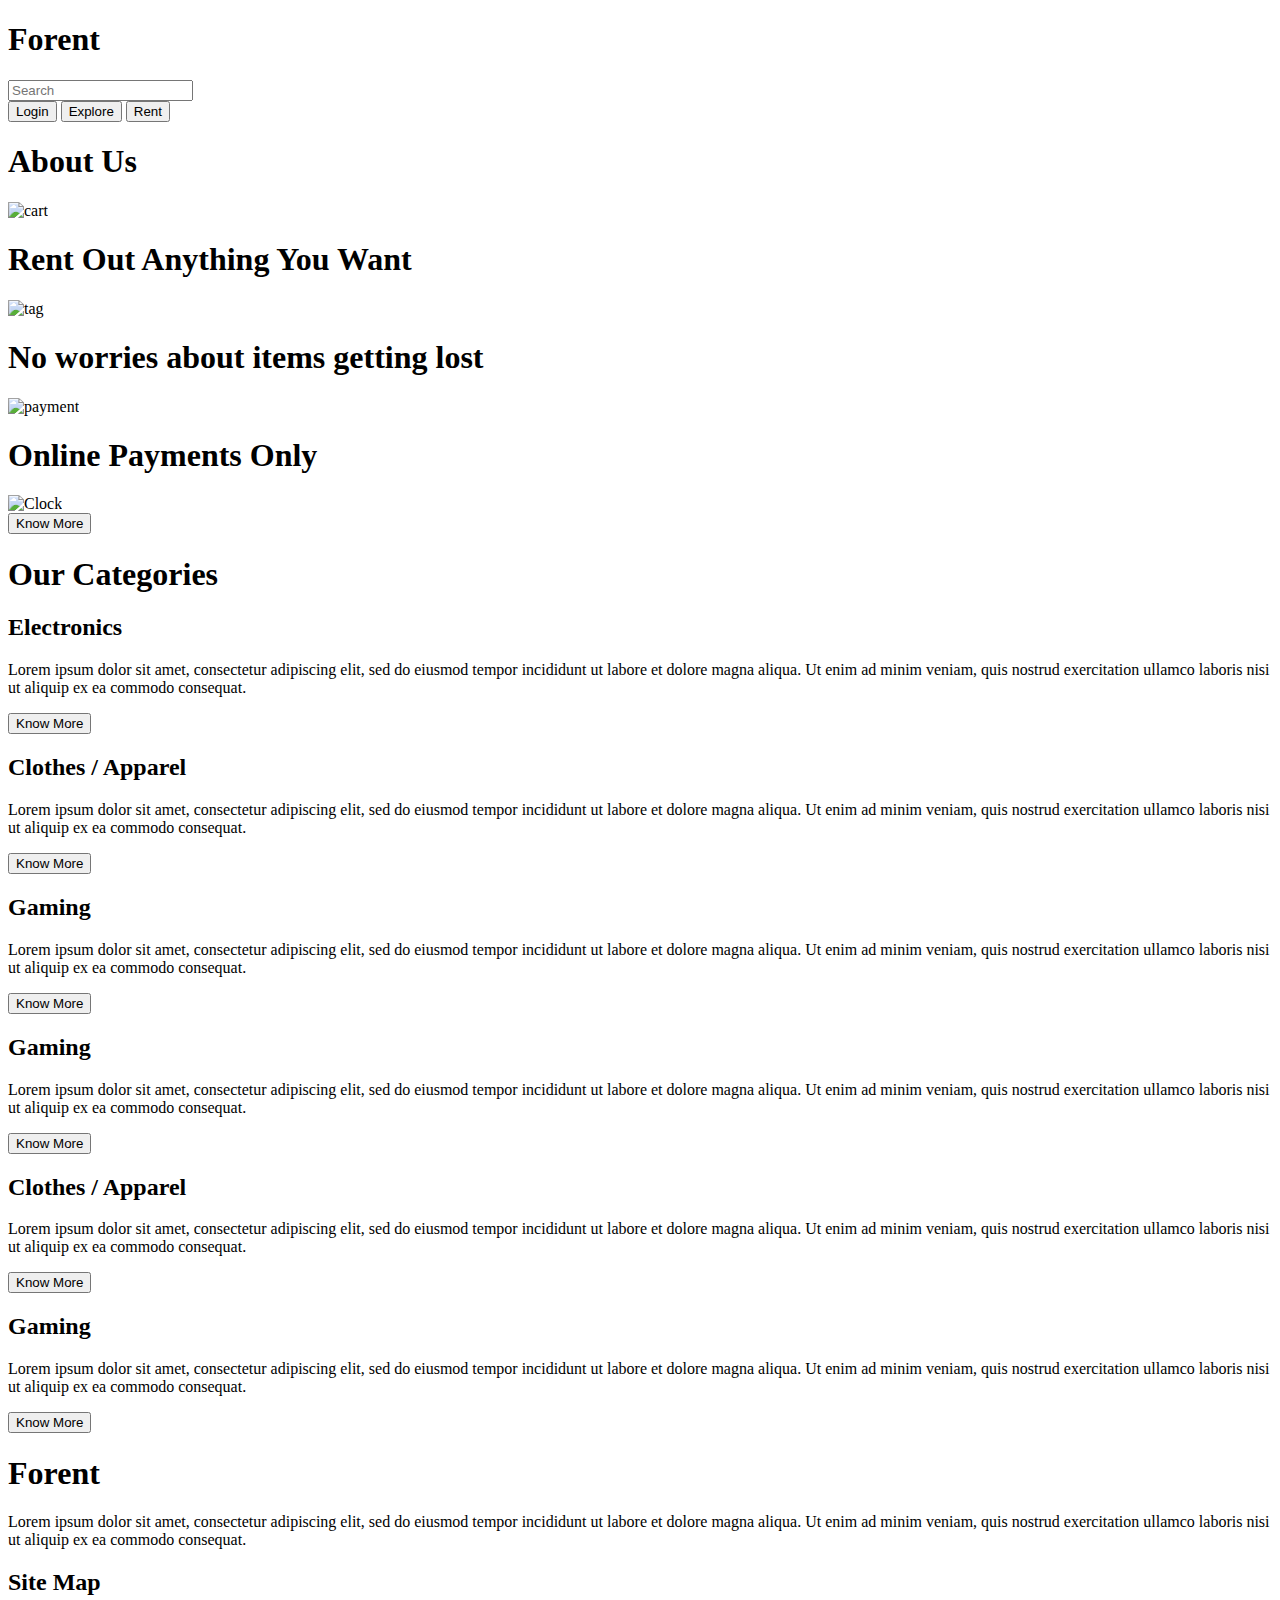
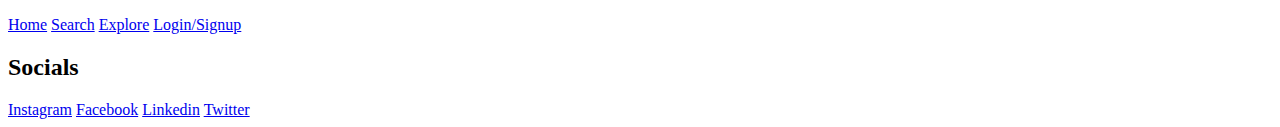
==== index.html @ 40cb3b88 "final submit" ====
<!DOCTYPE html>
<html lang="en">
<head>
  <meta charset="UTF-8">
  <meta name="viewport" content="width=device-width, initial-scale=1.0">
  <link rel="stylesheet" href="../style.css">
  <link rel="preconnect" href="https://fonts.googleapis.com">
<link rel="preconnect" href="https://fonts.gstatic.com" crossorigin>
<link href="https://fonts.googleapis.com/css2?family=Poppins:wght@300&display=swap" rel="stylesheet">
</head>
<body>
  <!-- header -->
  <div class="first-section">
  <header class="header">
    <div class="logo"><h1>Forent</h1></div>
    <div class="search">
      <input type="text" id="search" placeholder="Search">   
    </div>
    <div class="buttons">
      <button>Login</button>
      <button>Explore</button>
      <button>Rent</button>
    </div>
  </header>
  </div>

  <!-- About us -->
  <div class="second-section">
  <h1>About Us</h1> 
  <section class="about-us">
    <section class="left-section">
      <div class="tagline cart">
        <img src="./Images/cart.png" alt="cart" />
        <h1>Rent Out Anything You Want</h1>
      </div>
      <div class="tagline tag">
        <img src="./Images/tag.png" alt="tag" />
        <h1>No worries about items getting lost</h1>
      </div>
      <div class="tagline payment">
        <img src="./Images/payment.png" alt="payment" />
       <h1>Online Payments Only </h1>
      </div>
    </section>

   <section class="right-section">
     <div class="tagline clock">
       <img src="./Images/clock.png" id="clock" alt="Clock" />
     </div>
     <div>
      <button class="tagline know-more">Know More</button>
      </div>
    </section>
  </section>
  </div>

  <!-- Our Categories -->
  <h1>Our Categories</h1>
  <div class="category">
      
      <div class="item electronic">
        <div>
          <h2>Electronics</h2>
          <p>Lorem ipsum dolor sit amet, consectetur adipiscing elit, sed do eiusmod tempor incididunt ut labore et dolore magna aliqua. Ut enim ad minim veniam, quis nostrud exercitation ullamco laboris nisi ut aliquip ex ea commodo consequat.</p>
          <button>Know More</button>
        </div>
      </div>
      <div class="item clothing">
        <div>
          <h2>Clothes / Apparel</h2>
          <p>Lorem ipsum dolor sit amet, consectetur adipiscing elit, sed do eiusmod tempor incididunt ut labore et dolore magna aliqua. Ut enim ad minim veniam, quis nostrud exercitation ullamco laboris nisi ut aliquip ex ea commodo consequat.</p>
          <button>Know More</button>
        </div>
      </div>
      <div class="item gaming">
        <div>
          <h2>Gaming</h2>
          <p>Lorem ipsum dolor sit amet, consectetur adipiscing elit, sed do eiusmod tempor incididunt ut labore et dolore magna aliqua. Ut enim ad minim veniam, quis nostrud exercitation ullamco laboris nisi ut aliquip ex ea commodo consequat.</p>
          <button>Know More</button>
        </div>
      </div>
      <div class="item gaming">
        <div>
          <h2>Gaming</h2>
          <p>Lorem ipsum dolor sit amet, consectetur adipiscing elit, sed do eiusmod tempor incididunt ut labore et dolore magna aliqua. Ut enim ad minim veniam, quis nostrud exercitation ullamco laboris nisi ut aliquip ex ea commodo consequat.</p>
          <button>Know More</button>
        </div>
      </div>
      <div class="item cloth">
        <div>
          <h2>Clothes / Apparel</h2>
          <p>Lorem ipsum dolor sit amet, consectetur adipiscing elit, sed do eiusmod tempor incididunt ut labore et dolore magna aliqua. Ut enim ad minim veniam, quis nostrud exercitation ullamco laboris nisi ut aliquip ex ea commodo consequat.</p>
          <button>Know More</button>
        </div>
      </div>
      <div class="item gaming">
        <div>
          <h2>Gaming</h2>
          <p>Lorem ipsum dolor sit amet, consectetur adipiscing elit, sed do eiusmod tempor incididunt ut labore et dolore magna aliqua. Ut enim ad minim veniam, quis nostrud exercitation ullamco laboris nisi ut aliquip ex ea commodo consequat.</p>
          <button>Know More</button>
        </div>
      </div>
  </div>

   <!-- footer -->
   <div class="footer">
      <div class="item one">
        <h1>Forent</h1>
        <p>Lorem ipsum dolor sit amet, consectetur adipiscing elit, sed do eiusmod tempor incididunt ut labore et dolore magna aliqua. Ut enim ad minim veniam, quis nostrud exercitation ullamco laboris nisi ut aliquip ex ea commodo consequat.</p>
      </div>
      <div class="item two">
        <h2>Site Map</h2>
        <a href="#">Home</a>
        <a href="#">Search</a>
        <a href="#">Explore</a>
        <a href="#">Login/Signup</a>
      </div>
      <div class="item three">
        <h2>Socials</h2>
        <a href="#">Instagram</a>
        <a href="#">Facebook</a>
        <a href="#">Linkedin</a>
        <a href="#">Twitter</a>
      </div>
   </div>
</body>
</html>
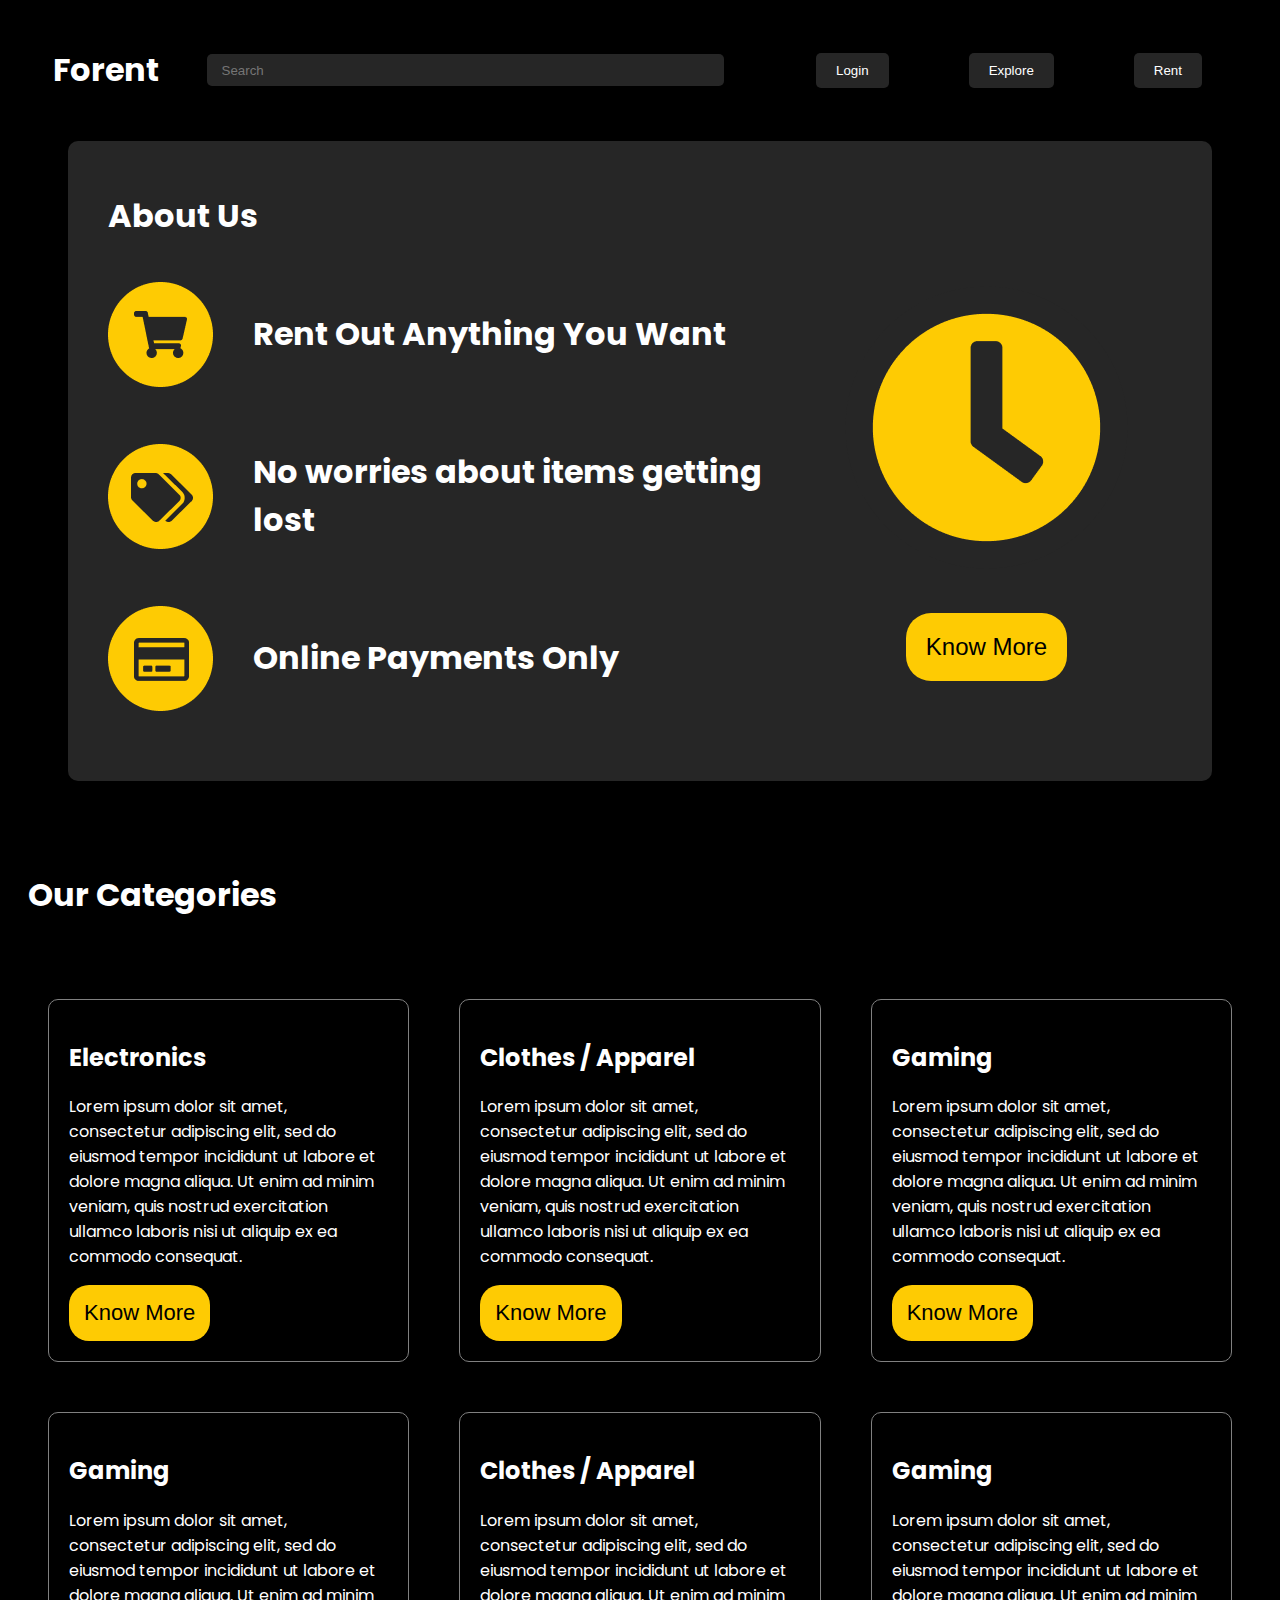
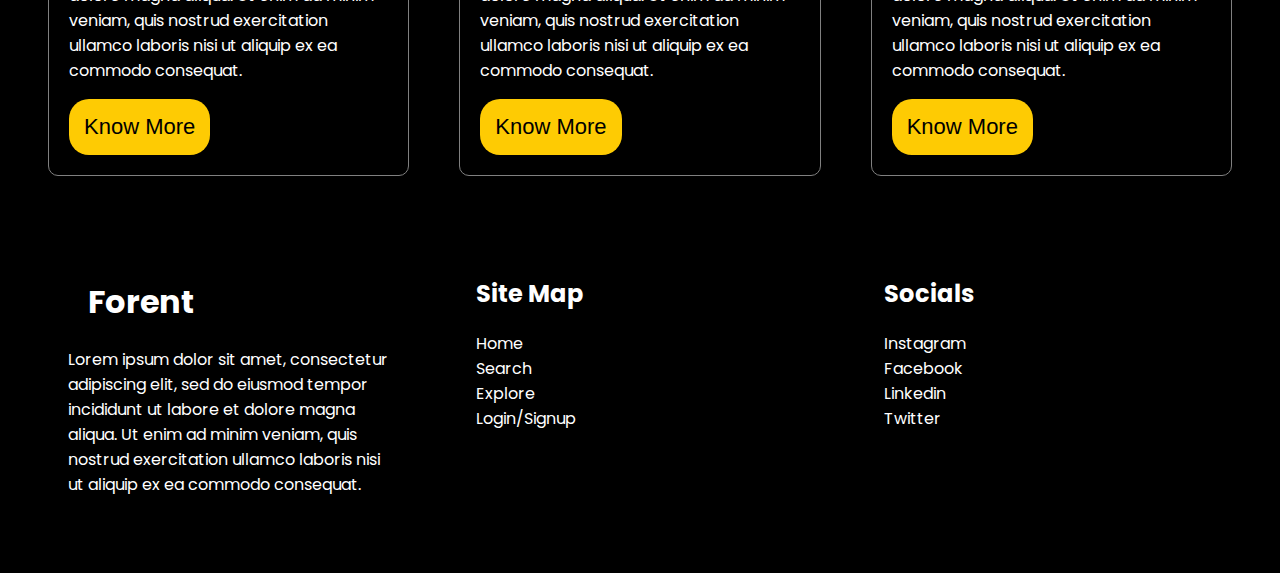
==== commit 7e0beda8: "modified project with correct images" ====
--- a/index.html
+++ b/index.html
@@ -3,7 +3,7 @@
 <head>
   <meta charset="UTF-8">
   <meta name="viewport" content="width=device-width, initial-scale=1.0">
-  <link rel="stylesheet" href="../style.css">
+  <link rel="stylesheet" href="./style.css">
   <link rel="preconnect" href="https://fonts.googleapis.com">
 <link rel="preconnect" href="https://fonts.gstatic.com" crossorigin>
 <link href="https://fonts.googleapis.com/css2?family=Poppins:wght@300&display=swap" rel="stylesheet">
@@ -55,7 +55,7 @@
   </div>
 
   <!-- Our Categories -->
-  <h1>Our Categories</h1>
+  <h1 id="category-h1">Our Categories</h1>
   <div class="category">
       
       <div class="item electronic">
--- a/style.css
+++ b/style.css
@@ -0,0 +1,170 @@
+
+*{
+    background-color: black;
+    color:white;
+}
+body {
+    font-family: 'Poppins', sans-serif;
+  }
+#search{
+    width: 500px;
+    height: 30px;
+    background-color: #262626;
+    border:none;
+    border-radius: 5px;
+    padding-left:15px;
+}
+
+
+.first-section{
+    /* border: 1px solid grey; */
+  border-radius: 10px; 
+  margin:20px;
+}
+.header {
+    display: flex;
+    align-items: center;
+    justify-content: space-between;
+    padding: 5px;
+    margin:0px 0px 20px 0px;
+  }
+
+  .header h1{
+    color:white;
+  }
+  
+  .buttons {
+    display: flex;
+    align-items: center;
+    justify-content: space-evenly;
+    padding:5px;
+    color: #262626;
+    
+  }
+  
+  .buttons button {
+    margin:0px 40px;
+    border-radius: 5px;
+    padding:10px 20px;
+    background-color: #262626;
+    border:none;
+    
+  }
+
+
+/*   About us */
+.second-section{
+    /* border: 1px solid grey; */
+    border-radius: 10px; 
+    margin:20px;
+    background-color: #262626;
+    padding-top:30px;
+    padding-bottom:30px;
+    margin-left:60px;
+    margin-right:60px;
+}
+
+.about-us {
+    display: flex;
+    justify-content: space-between;
+    margin:20px;
+    background-color: #262626;
+  }
+
+.left-section{
+    display: flex;
+    flex-direction: column;
+    align-items: start;
+    background-color: #262626;
+    
+}
+.right-section{
+    display: flex;
+    flex-direction: column;
+    align-items: center;
+    background-color: #262626;
+    padding-right:40px;
+}
+  .about-us img{
+    background-color: #262626;
+  }
+ .about-us div{
+        display: flex;
+        align-items: center;
+        justify-content: space-around;
+        margin:20px;
+        background-color: #262626;
+ }
+ .second-section h1{
+  background-color: #262626;
+  margin-left:40px;
+ }
+
+ h1{
+    margin-left: 20px;
+    
+ }
+
+
+
+ .about-us button{
+    background-color:  #FECB03;
+    color:black;
+    border-radius: 25px;
+    padding:20px;
+    font-size: 24px;
+    border:none;
+ }
+
+
+ /* Our Categories */
+
+ .category {
+    display: flex;
+    flex-wrap: wrap;
+    grid-gap: 10px;
+    margin:20px;
+    box-sizing: border-box;
+  }
+  .item {
+    flex:25%;
+
+  }
+  #category-h1{
+    margin-top: 90px;
+    margin-bottom: 60px;
+  }
+  .category .item{
+    border: 1px solid grey;
+    border-radius: 10px; 
+    padding:20px ;
+    margin:20px;
+  }
+  .category button{
+    background-color:  #FECB03;
+    color:black;
+    border-radius: 20px;
+    padding:15px;
+    font-size: 22px;
+    border:none;
+  }
+ /* footer */
+.footer{
+   display: flex;
+   justify-content: center;
+   margin:20px;
+   /* border: 1px solid grey; */
+   border-radius: 10px; 
+}
+.footer .item{
+    padding:20px;
+    margin:20px;
+}
+.footer a{
+    display: block;
+}
+
+a{
+    text-decoration: none;
+}
+  
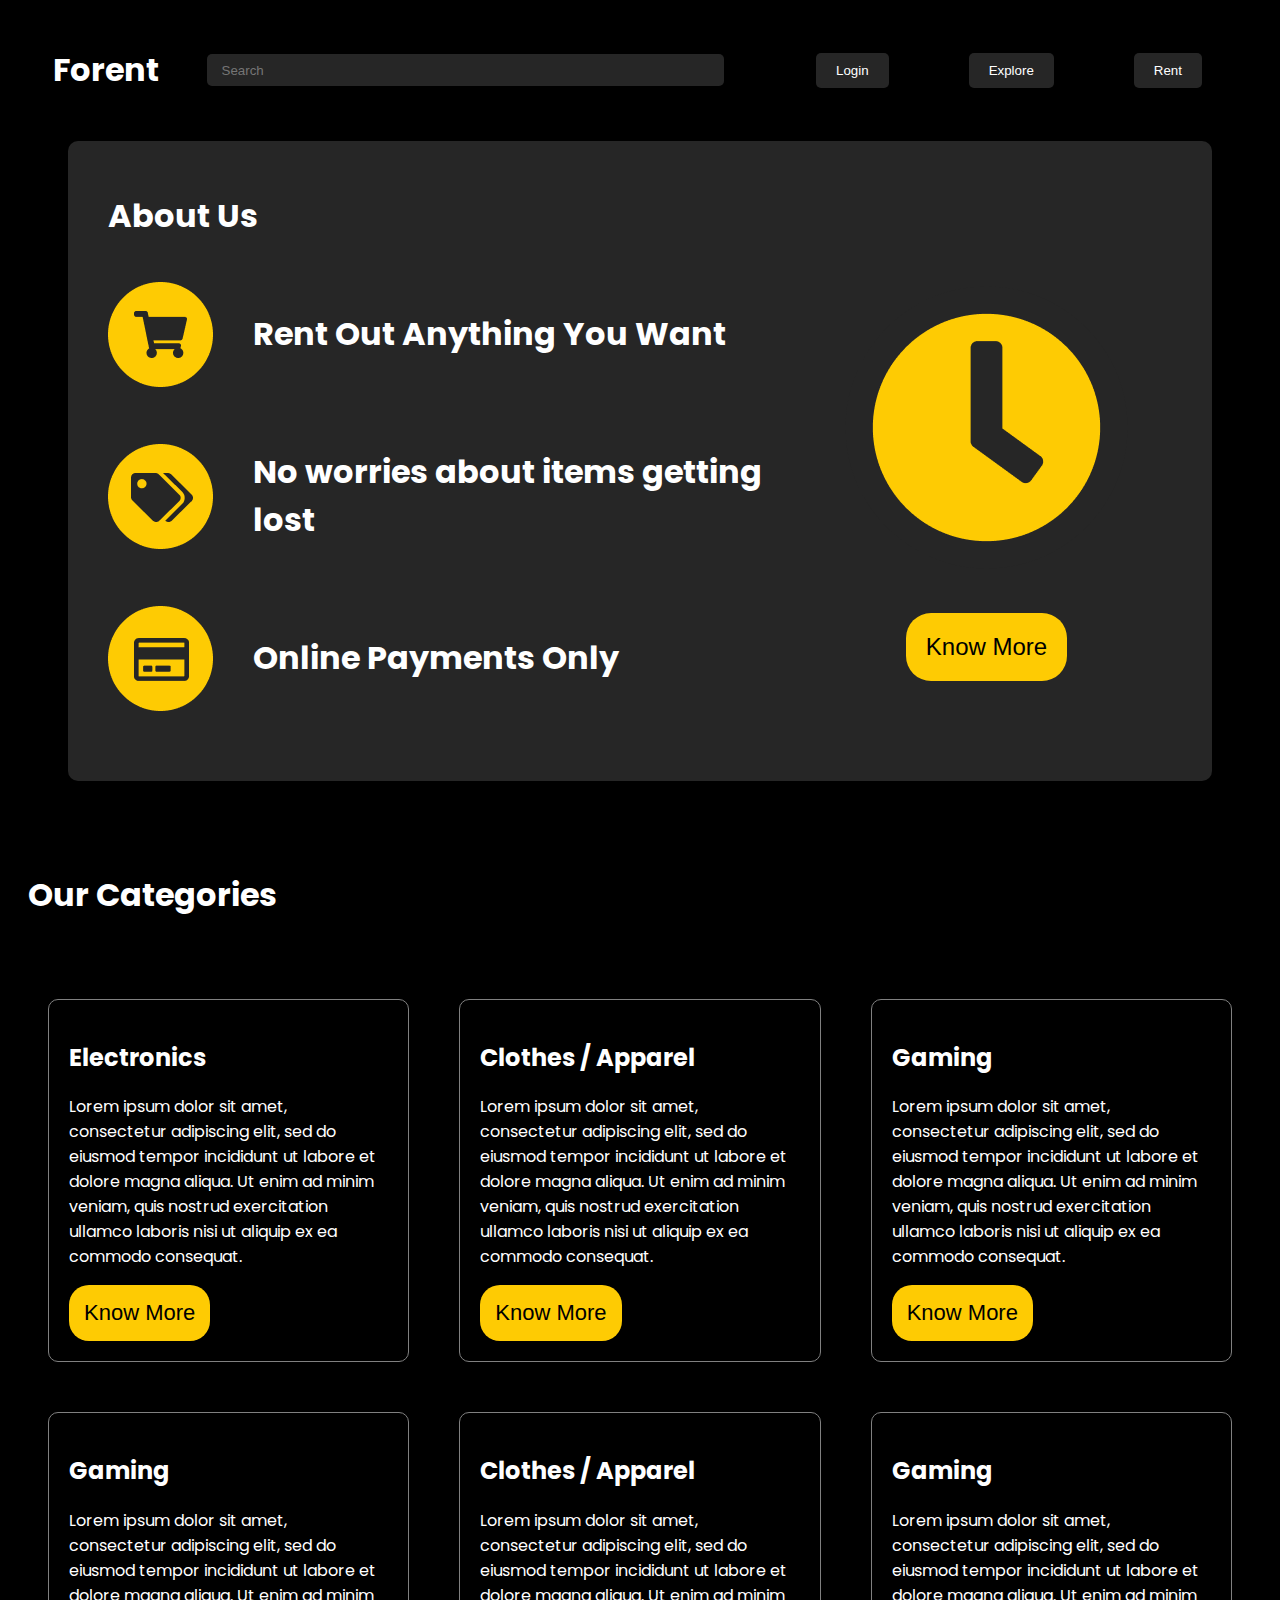
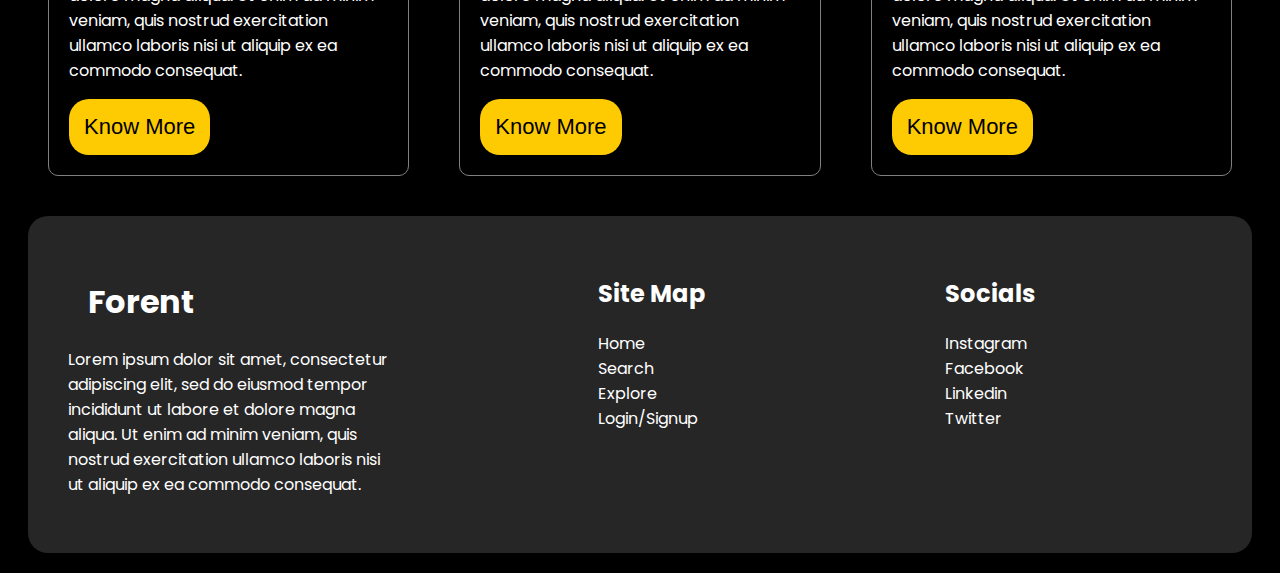
==== commit e4ee7de2: "modified project with corrected footer containing background" ====
--- a/index.html
+++ b/index.html
@@ -104,18 +104,18 @@
 
    <!-- footer -->
    <div class="footer">
-      <div class="item one">
+      <div class="item one" id="one">
         <h1>Forent</h1>
         <p>Lorem ipsum dolor sit amet, consectetur adipiscing elit, sed do eiusmod tempor incididunt ut labore et dolore magna aliqua. Ut enim ad minim veniam, quis nostrud exercitation ullamco laboris nisi ut aliquip ex ea commodo consequat.</p>
       </div>
-      <div class="item two">
+      <div class="item two" id="two">
         <h2>Site Map</h2>
         <a href="#">Home</a>
         <a href="#">Search</a>
         <a href="#">Explore</a>
         <a href="#">Login/Signup</a>
       </div>
-      <div class="item three">
+      <div class="item three" id="three">
         <h2>Socials</h2>
         <a href="#">Instagram</a>
         <a href="#">Facebook</a>
--- a/style.css
+++ b/style.css
@@ -151,15 +151,28 @@
  /* footer */
 .footer{
    display: flex;
-   justify-content: center;
+   justify-content: space-evenly; 
    margin:20px;
-   /* border: 1px solid grey; */
-   border-radius: 10px; 
+   border:none;
+   border-radius: 20px; 
+   background-color: #262626; 
 }
-.footer .item{
-    padding:20px;
-    margin:20px;
+.item>a, .item>h1, .item>h2, .item>p{
+  background-color: #262626;
 }
+#two,#third{
+   flex:25%;
+   margin-left: 150px;
+}
+#one{
+  flex:30%;
+}
+.footer div{
+   margin:20px;
+   padding:20px;
+   background-color: #262626;
+}
+
 .footer a{
     display: block;
 }
@@ -167,4 +180,5 @@
 a{
     text-decoration: none;
 }
+
   
